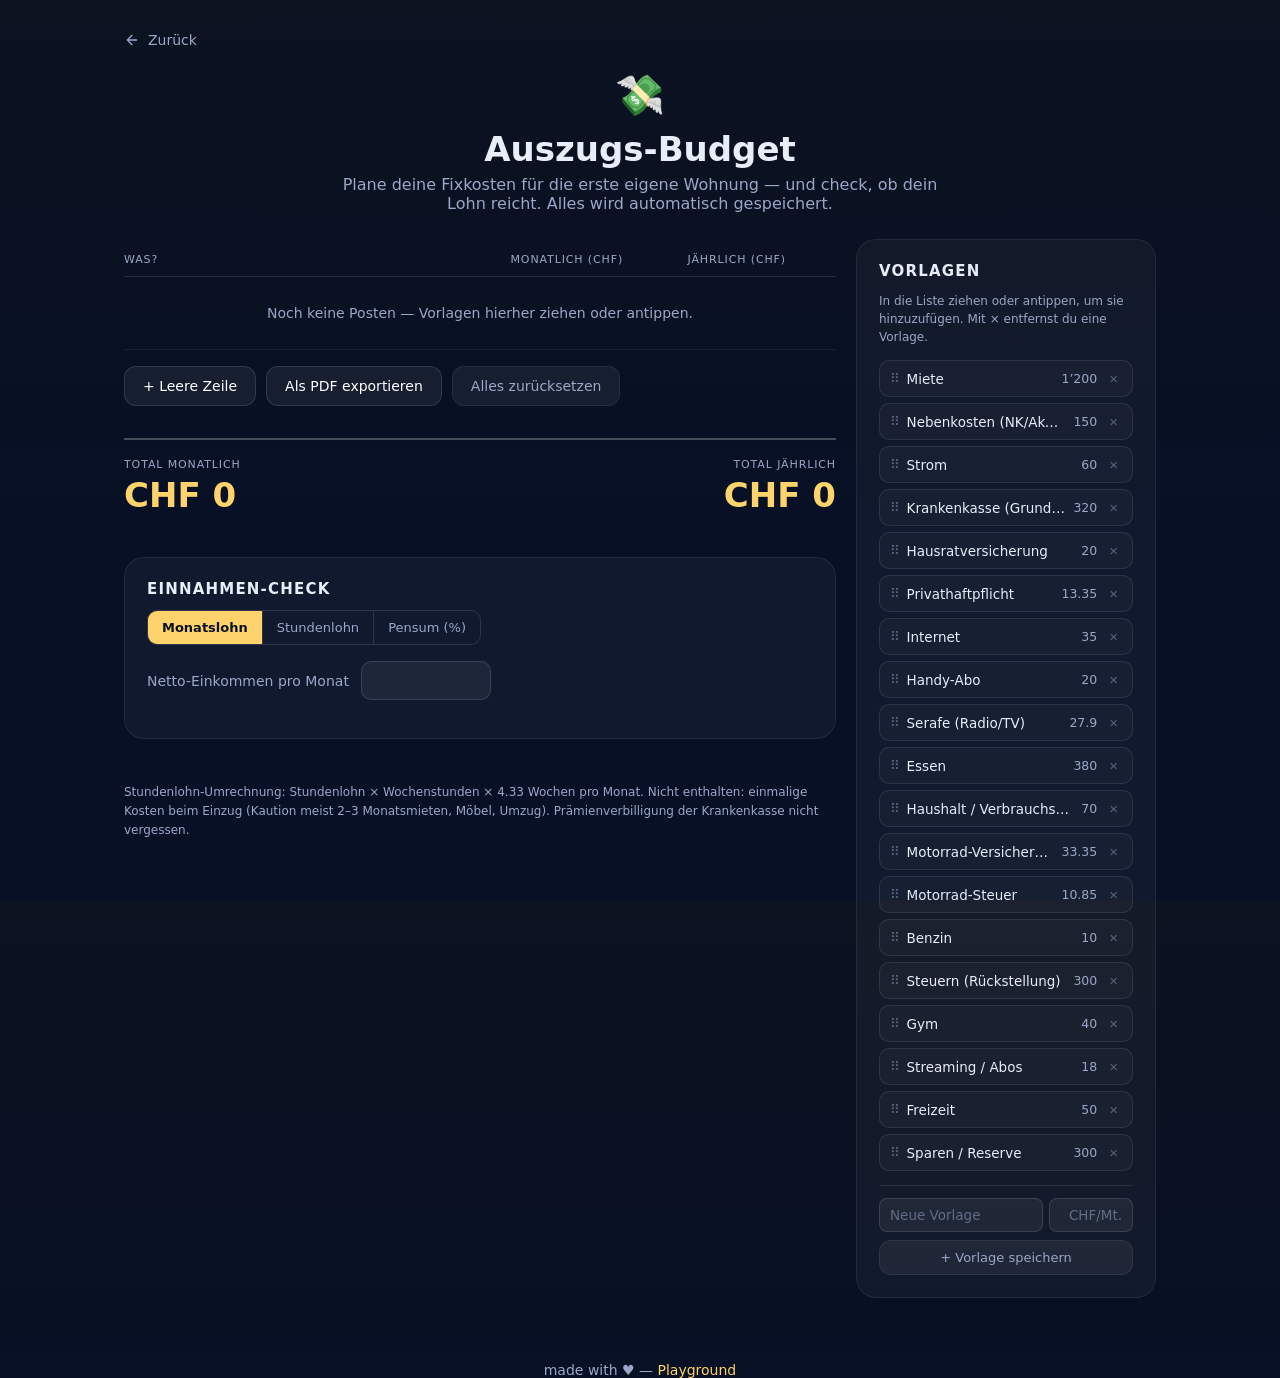
==== apps/auszugs-budget/index.html @ baf640bc "Add Auszugs-Budget: fixed-costs planner with income check, v1.3 Split into separate HTML/CSS/JS foll" ====
<!doctype html>
<html lang="de">
<head>
  <meta charset="utf-8">
  <meta name="viewport" content="width=device-width,initial-scale=1">
  <title>Auszugs-Budget — Playground</title>
  <link rel="icon" href="data:image/svg+xml,<svg xmlns='http://www.w3.org/2000/svg' viewBox='0 0 100 100'><text y='.9em' font-size='90'>💸</text></svg>">
  <link rel="stylesheet" href="../../css/style.css">
  <link rel="stylesheet" href="style.css?v=1">
</head>
<body>

  <div class="wrapper">
    <a class="back" href="../../">
      <svg viewBox="0 0 24 24" fill="none" stroke="currentColor" stroke-width="2" stroke-linecap="round" stroke-linejoin="round"><path d="M19 12H5M12 5l-7 7 7 7"/></svg>
      Zurück
    </a>

    <header class="page-header">
      <span class="page-icon">💸</span>
      <h1>Auszugs-Budget</h1>
      <p class="subtitle">Plane deine Fixkosten für die erste eigene Wohnung — und check, ob dein Lohn reicht. Alles wird automatisch gespeichert.</p>
    </header>

    <div class="cols">

      <div class="main">
        <div class="grid-head">
          <span>Was?</span><span>Monatlich (CHF)</span><span>Jährlich (CHF)</span><span></span>
        </div>
        <div id="rows"></div>

        <div class="toolbar">
          <button class="btn" id="addRow">+ Leere Zeile</button>
          <button class="btn" id="exportPdf">Als PDF exportieren</button>
          <button class="btn quiet" id="reset">Alles zurücksetzen</button>
        </div>

        <div class="totals">
          <div class="tot">
            <div class="label">Total monatlich</div>
            <div class="val" id="totM">–</div>
          </div>
          <div class="tot">
            <div class="label">Total jährlich</div>
            <div class="val" id="totJ">–</div>
          </div>
        </div>

        <div class="panel income">
          <h2>Einnahmen-Check</h2>

          <div class="seg" role="tablist" aria-label="Einkommens-Modus">
            <button type="button" data-mode="monat" role="tab">Monatslohn</button>
            <button type="button" data-mode="stunde" role="tab">Stundenlohn</button>
            <button type="button" data-mode="pensum" role="tab">Pensum (%)</button>
          </div>

          <div class="mode-panel" id="panel-monat">
            <div class="line">
              <label for="inc">Netto-Einkommen pro Monat</label>
              <input type="number" id="inc" step="10" min="0" inputmode="decimal">
            </div>
          </div>

          <div class="mode-panel" id="panel-stunde">
            <div class="line">
              <label for="hourly">Netto-Stundenlohn (CHF/h)</label>
              <input type="number" id="hourly" class="small" step="0.05" min="0" inputmode="decimal">
              <label for="hpw">Stunden pro Woche</label>
              <input type="number" id="hpw" class="small" step="0.5" min="0" inputmode="decimal">
            </div>
            <div class="derived" id="derivedStunde"></div>
          </div>

          <div class="mode-panel" id="panel-pensum">
            <div class="line">
              <label for="ref100">Netto-Lohn bei 100% (CHF/Monat)</label>
              <input type="number" id="ref100" step="10" min="0" inputmode="decimal">
            </div>
            <div class="line">
              <label>Pensum</label>
              <div class="pensum-seg" id="pensumSeg" role="group" aria-label="Pensum wählen">
                <button type="button" data-pct="20">20%</button>
                <button type="button" data-pct="40">40%</button>
                <button type="button" data-pct="50">50%</button>
                <button type="button" data-pct="60">60%</button>
                <button type="button" data-pct="80">80%</button>
                <button type="button" data-pct="100">100%</button>
              </div>
            </div>
            <div class="derived" id="derivedPensum"></div>
          </div>

          <div class="balance" id="bal"></div>
        </div>

        <div class="status" id="status"></div>

        <p class="note">
          Stundenlohn-Umrechnung: Stundenlohn × Wochenstunden × 4.33 Wochen pro Monat.
          Nicht enthalten: einmalige Kosten beim Einzug (Kaution meist 2–3 Monatsmieten, Möbel, Umzug).
          Prämienverbilligung der Krankenkasse nicht vergessen.
        </p>
      </div>

      <aside class="panel templates" id="tplPanel">
        <h2>Vorlagen</h2>
        <p class="hint">In die Liste ziehen oder antippen, um sie hinzuzufügen. Mit × entfernst du eine Vorlage.</p>
        <div class="tpl-list" id="tplList"></div>
        <div class="tpl-new">
          <div class="fields">
            <input type="text" class="tn-name" id="tplName" placeholder="Neue Vorlage">
            <input type="number" class="tn-amt" id="tplAmt" step="0.05" min="0" inputmode="decimal" placeholder="CHF/Mt.">
          </div>
          <button class="btn quiet" id="tplAdd">+ Vorlage speichern</button>
        </div>
      </aside>

    </div>
  </div>

  <footer>made with ♥ — <a href="../../">Playground</a></footer>

  <script src="script.js?v=1"></script>
</body>
</html>
---- css/style.css ----
:root{
  --bg:#0b1220;
  --card:#0f1724;
  --muted:#9aa7c7;
  --accent:#ffd36b;
  --glass: rgba(255,255,255,0.04);
  --radius:14px;
  --gap:18px;
}
*{box-sizing:border-box}
html,body{height:100%;margin:0;font-family:Inter,system-ui,Arial,sans-serif;background:linear-gradient(180deg,var(--bg) 0%, #071025 60%);color:#e6eef8}
.site{max-width:980px;margin:48px auto;padding:24px}
.hero{ text-align:center;padding:48px 12px 24px}
.brand{font-weight:700;color:var(--accent);letter-spacing:.14em;text-transform:uppercase}
.title{font-size:clamp(28px,7vw,42px);margin:12px 0 6px}
.subtitle{color:var(--muted);max-width:720px;margin:0 auto}
.grid{display:grid;grid-template-columns:repeat(auto-fit,minmax(220px,1fr));gap:var(--gap);margin-top:34px}
.card{background:linear-gradient(180deg, rgba(255,255,255,0.02), transparent);border-radius:var(--radius);padding:22px;display:block;text-decoration:none;color:inherit;border:1px solid var(--glass);backdrop-filter:blur(6px);transition:transform .14s ease,box-shadow .14s ease}
.card:hover{transform:translateY(-6px);box-shadow:0 10px 30px rgba(0,0,0,0.6)}
.emoji{font-size:34px}
.name{font-weight:700;margin-top:10px}
.desc{color:var(--muted);font-size:14px;margin-top:8px}
.foot{text-align:center;color:var(--muted);margin:44px 0 12px}

/* feedback widget */
.fb-fab{position:fixed;right:18px;bottom:18px;z-index:40;border:1px solid rgba(255,255,255,.15);background:#101a30;color:#e6eef8;border-radius:999px;padding:10px 16px;font-size:14px;font-family:inherit;cursor:pointer;box-shadow:0 8px 24px rgba(0,0,0,.45)}
.fb-fab:hover{border-color:rgba(255,211,107,.6)}
.fb-panel{position:fixed;right:18px;bottom:70px;z-index:41;width:min(320px,calc(100vw - 36px));background:#101a30;border:1px solid rgba(255,255,255,.14);border-radius:16px;padding:18px;box-shadow:0 16px 40px rgba(0,0,0,.55)}
.fb-panel.hidden{display:none}
.fb-panel h3{margin:0 0 6px;font-size:16px}
.fb-hint{color:var(--muted);font-size:12px;margin:0 0 10px}
.fb-panel textarea{width:100%;box-sizing:border-box;resize:vertical;padding:10px 12px;border-radius:10px;border:1px solid rgba(255,255,255,.12);background:rgba(255,255,255,.04);color:#fff;font-family:inherit;font-size:14px;outline:none}
.fb-panel textarea:focus{border-color:rgba(255,211,107,.7)}
.fb-actions{display:flex;justify-content:flex-end;gap:8px;margin-top:10px}
.fb-btn{border:1px solid rgba(255,255,255,.12);background:rgba(255,255,255,.06);color:#fff;border-radius:10px;padding:8px 14px;font-size:13px;font-family:inherit;cursor:pointer}
.fb-btn:hover{background:rgba(255,255,255,.12)}
.fb-send{border-color:rgba(255,211,107,.4);color:var(--accent)}
.fb-status{color:var(--muted);font-size:12px;margin:8px 0 0;min-height:14px}

/* responsive */
@media (max-width:640px){
  .site{margin:16px auto;padding:16px}
  .hero{padding:24px 4px 12px}
  .grid{grid-template-columns:repeat(auto-fit,minmax(160px,1fr));gap:14px;margin-top:24px}
  .card{padding:18px}
  .foot{margin:32px 0 12px}
}
@media (max-width:380px){
  .grid{grid-template-columns:1fr}
}
---- apps/auszugs-budget/style.css ----
.wrapper { max-width: 1080px; margin: 0 auto; padding: 24px; }

.back {
  display: inline-flex; align-items: center; gap: 8px;
  color: var(--muted); text-decoration: none; font-size: 14px;
  margin: 8px 0 24px;
}
.back:hover { color: #fff; }
.back svg { width: 16px; height: 16px; }

.page-header { text-align: center; margin-bottom: 26px; }
.page-icon { font-size: 40px; display: block; }
.page-header h1 { margin: 10px 0 6px; font-size: 34px; }
.page-header .subtitle { color: var(--muted); margin: 0 auto; max-width: 620px; }

.hidden { display: none !important; }

.cols { display: grid; grid-template-columns: minmax(0, 1fr) 300px; gap: 20px; align-items: start; }

/* ── Budget-Zeilen ─────────────────────────────────────────────── */
.grid-head, .row {
  display: grid;
  grid-template-columns: minmax(0, 2.2fr) minmax(0, 1fr) minmax(0, 1fr) 40px;
  gap: 10px;
  align-items: center;
}
.grid-head {
  padding: 14px 0 10px;
  font-size: 11px;
  text-transform: uppercase;
  letter-spacing: 0.08em;
  color: var(--muted);
  border-bottom: 1px solid rgba(255, 255, 255, 0.12);
}
.grid-head span:nth-child(2), .grid-head span:nth-child(3) { text-align: right; }

#rows.dragover { outline: 2px dashed var(--accent); outline-offset: 4px; border-radius: 8px; }
.empty-hint {
  padding: 28px 12px;
  text-align: center;
  color: var(--muted);
  font-size: 14px;
  border-bottom: 1px solid rgba(255, 255, 255, 0.07);
}

.row { padding: 6px 0; border-bottom: 1px solid rgba(255, 255, 255, 0.07); }
.row input[type="text"], .row input[type="number"] {
  width: 100%;
  border: 1px solid transparent;
  background: transparent;
  font: inherit;
  font-size: 15px;
  padding: 8px 10px;
  border-radius: 8px;
  color: #e6eef8;
}
.row input[type="number"] { text-align: right; font-variant-numeric: tabular-nums; }
.row input:hover { background: rgba(255, 255, 255, 0.05); }
.row input:focus { outline: none; background: rgba(255, 255, 255, 0.05); border-color: rgba(255, 211, 107, 0.7); }
.row input::placeholder, .tpl-new input::placeholder { color: rgba(154, 167, 199, 0.55); }
input[type="number"]::-webkit-outer-spin-button,
input[type="number"]::-webkit-inner-spin-button { -webkit-appearance: none; margin: 0; }
input[type="number"] { -moz-appearance: textfield; appearance: textfield; }

.del {
  border: none; background: transparent; cursor: pointer;
  color: rgba(154, 167, 199, 0.5); font-size: 18px; line-height: 1;
  height: 36px; width: 36px; border-radius: 8px;
  justify-self: center;
}
.del:hover { color: #ff6b6b; background: rgba(255, 255, 255, 0.05); }

/* ── Buttons ───────────────────────────────────────────────────── */
.toolbar { display: flex; gap: 10px; margin-top: 16px; flex-wrap: wrap; }
.btn {
  display: inline-flex; align-items: center; justify-content: center;
  padding: 11px 18px; border-radius: 12px;
  border: 1px solid rgba(255, 255, 255, 0.12);
  background: rgba(255, 255, 255, 0.06);
  color: #fff; font-size: 14px; cursor: pointer; font-family: inherit;
}
.btn:hover { background: rgba(255, 255, 255, 0.12); }
.btn.quiet { border-color: rgba(255, 255, 255, 0.07); color: var(--muted); }
.btn.quiet:hover { color: #fff; background: rgba(255, 255, 255, 0.08); }

/* ── Totale ────────────────────────────────────────────────────── */
.totals {
  margin-top: 32px;
  display: grid;
  grid-template-columns: 1fr 1fr;
  border-top: 2px solid rgba(255, 255, 255, 0.25);
}
.tot { padding: 18px 0 6px; }
.tot:last-child { text-align: right; }
.tot .label { font-size: 11px; text-transform: uppercase; letter-spacing: 0.08em; color: var(--muted); }
.tot .val { font-size: clamp(24px, 5vw, 34px); font-weight: 700; margin-top: 4px; font-variant-numeric: tabular-nums; color: var(--accent); }

/* ── Panels (Einnahmen + Vorlagen) ─────────────────────────────── */
.panel {
  background: rgba(255, 255, 255, 0.04);
  border: 1px solid rgba(255, 255, 255, 0.07);
  border-radius: 20px;
  padding: 22px;
}
.panel h2 { margin: 0 0 12px; font-size: 15px; text-transform: uppercase; letter-spacing: 0.08em; }

.income { margin-top: 36px; }

.seg, .pensum-seg {
  display: flex; flex-wrap: wrap; gap: 0;
  border: 1px solid rgba(255, 255, 255, 0.12);
  border-radius: 10px; overflow: hidden; width: fit-content;
}
.seg { margin-bottom: 16px; }
.seg button, .pensum-seg button {
  font: inherit; font-size: 13px; cursor: pointer;
  border: none; background: transparent; color: var(--muted);
  padding: 9px 14px; font-variant-numeric: tabular-nums;
}
.seg button + button, .pensum-seg button + button { border-left: 1px solid rgba(255, 255, 255, 0.12); }
.seg button:hover, .pensum-seg button:hover { background: rgba(255, 255, 255, 0.08); color: #fff; }
.seg button.active, .pensum-seg button.active { background: var(--accent); color: #0b1220; font-weight: 600; }
.seg button:focus-visible, .pensum-seg button:focus-visible { outline: 2px solid var(--accent); outline-offset: -2px; }

.mode-panel { display: none; }
.mode-panel.visible { display: block; }

.income .line { display: flex; align-items: center; gap: 12px; flex-wrap: wrap; }
.income .line + .line { margin-top: 10px; }
.income label { font-size: 14px; color: var(--muted); }
.income input {
  font: inherit; font-size: 16px; text-align: right;
  width: 130px; padding: 9px 12px;
  border: 1px solid rgba(255, 255, 255, 0.12); border-radius: 10px;
  background: rgba(255, 255, 255, 0.06); color: #fff;
  font-variant-numeric: tabular-nums;
}
.income input:focus { outline: none; border-color: rgba(255, 211, 107, 0.7); }
.income input.small { width: 90px; }

.derived { margin-top: 14px; font-size: 14px; color: var(--muted); }
.derived .num { font-weight: 700; color: #e6eef8; font-variant-numeric: tabular-nums; }

.balance { margin-top: 16px; font-size: 15px; }
.balance .num { font-weight: 700; font-variant-numeric: tabular-nums; }
.balance.pos .num { color: #3dffa0; }
.balance.neg .num { color: #ff6b6b; }

.status { margin-top: 20px; font-size: 12px; color: var(--muted); min-height: 16px; }
.note { margin-top: 8px; font-size: 12px; color: var(--muted); line-height: 1.6; }

/* ── Vorlagen ──────────────────────────────────────────────────── */
.templates { position: sticky; top: 20px; }
.templates .hint { font-size: 12px; color: var(--muted); margin: 0 0 14px; line-height: 1.5; }
.tpl-list { display: flex; flex-direction: column; gap: 6px; }
.tpl {
  display: flex; align-items: center; gap: 8px;
  border: 1px solid rgba(255, 255, 255, 0.09);
  border-radius: 10px;
  padding: 8px 10px;
  background: rgba(255, 255, 255, 0.03);
  cursor: grab;
  font-size: 13.5px;
  user-select: none;
}
.tpl:hover { background: rgba(255, 255, 255, 0.08); border-color: rgba(255, 211, 107, 0.5); }
.tpl:active { cursor: grabbing; }
.tpl.dragging { opacity: 0.4; }
.tpl:focus-visible { outline: 2px solid var(--accent); outline-offset: 2px; }
.tpl .grip { color: rgba(154, 167, 199, 0.5); font-size: 13px; letter-spacing: -1px; }
.tpl .tname { flex: 1; min-width: 0; overflow: hidden; text-overflow: ellipsis; white-space: nowrap; }
.tpl .tamt { color: var(--muted); font-variant-numeric: tabular-nums; font-size: 12.5px; white-space: nowrap; }
.tpl .tdel {
  border: none; background: transparent; cursor: pointer;
  color: rgba(154, 167, 199, 0.5); font-size: 15px; line-height: 1;
  padding: 2px 4px; border-radius: 4px;
}
.tpl .tdel:hover { color: #ff6b6b; }

.tpl-new { margin-top: 14px; border-top: 1px solid rgba(255, 255, 255, 0.09); padding-top: 12px; }
.tpl-new .fields { display: flex; gap: 6px; }
.tpl-new input {
  font: inherit; font-size: 13.5px;
  padding: 8px 10px;
  border: 1px solid rgba(255, 255, 255, 0.12); border-radius: 8px;
  background: rgba(255, 255, 255, 0.06); color: #fff;
}
.tpl-new input:focus { outline: none; border-color: rgba(255, 211, 107, 0.7); }
.tpl-new .tn-name { flex: 1; min-width: 0; }
.tpl-new .tn-amt { width: 84px; text-align: right; font-variant-numeric: tabular-nums; }
.tpl-new .btn { margin-top: 8px; width: 100%; font-size: 13px; padding: 9px 12px; }

footer { text-align: center; color: var(--muted); margin: 40px 0 16px; font-size: 14px; }
footer a { color: var(--accent); text-decoration: none; }

@media (max-width: 860px) {
  .wrapper { padding: 14px; }
  .page-header h1 { font-size: 28px; }
  .cols { grid-template-columns: 1fr; }
  .templates { position: static; }
}

/* ── Druck / PDF-Export ────────────────────────────────────────── */
@media print {
  body { background: #fff; color: #111; padding: 0; }
  .back, .page-icon, .templates, .toolbar, .status, .note, .seg, .del, .empty-hint, footer { display: none !important; }
  .wrapper { max-width: none; padding: 0; }
  .page-header { text-align: left; margin-bottom: 12px; }
  .page-header .subtitle { display: none; }
  .cols { display: block; }
  .row { break-inside: avoid; border-bottom-color: #ddd; }
  .grid-head { color: #666; border-bottom-color: #111; }
  .row input[type="text"], .row input[type="number"] { color: #111; background: transparent !important; border: none !important; }
  .totals { border-top-color: #111; }
  .tot .label { color: #666; }
  .tot .val { color: #111; }
  .panel { border: 1px solid #111; border-radius: 0; background: none; }
  .income { margin-top: 24px; }
  .income label, .derived { color: #444; }
  .derived .num { color: #111; }
  .income input { color: #111; background: transparent; border: none; }
  .mode-panel { display: none !important; }
  .mode-panel.visible { display: block !important; }
  .balance.pos .num { color: #1d7a4f; }
  .balance.neg .num { color: #d8232a; }
}
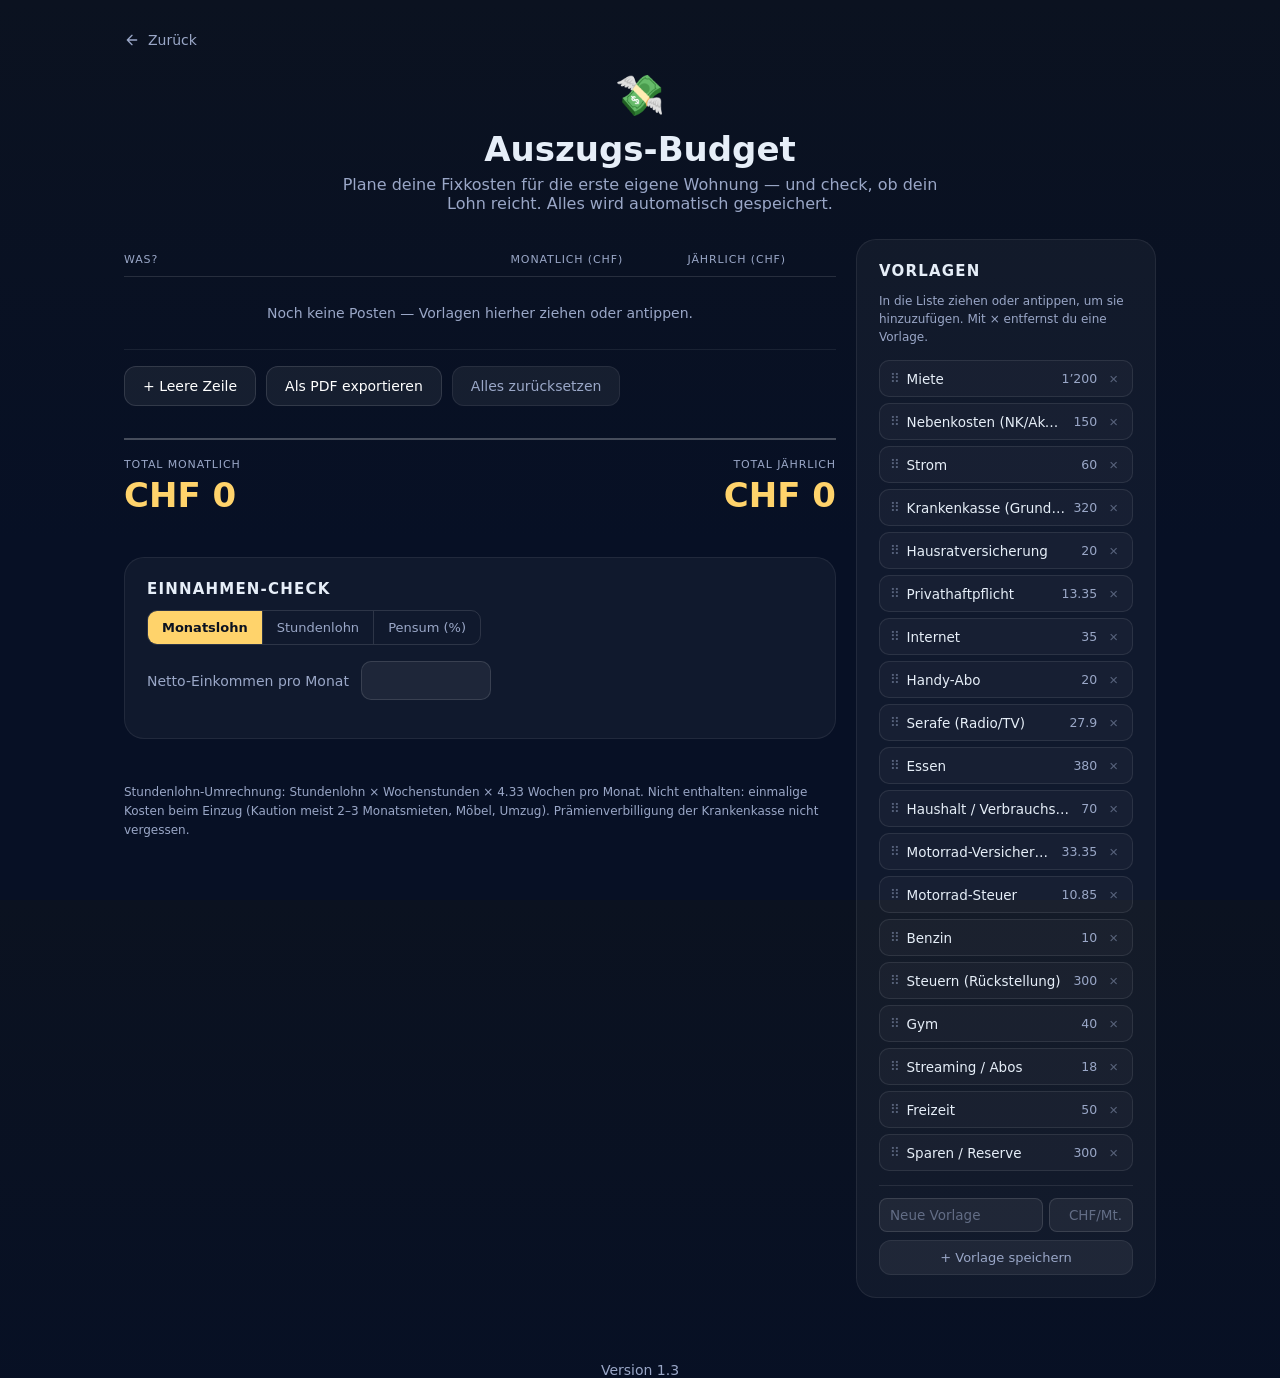
==== commit c1cf34b1: "Footers: version everywhere, maintained in one place Replace the 'made with ♥ — Playground' footers " ====
--- a/apps/auszugs-budget/index.html
+++ b/apps/auszugs-budget/index.html
@@ -120,7 +120,8 @@
     </div>
   </div>
 
-  <footer>made with ♥ — <a href="../../">Playground</a></footer>
+  <footer data-version></footer>
+  <script src="../../js/version.js?v=1"></script>
 
   <script src="script.js?v=1"></script>
 </body>
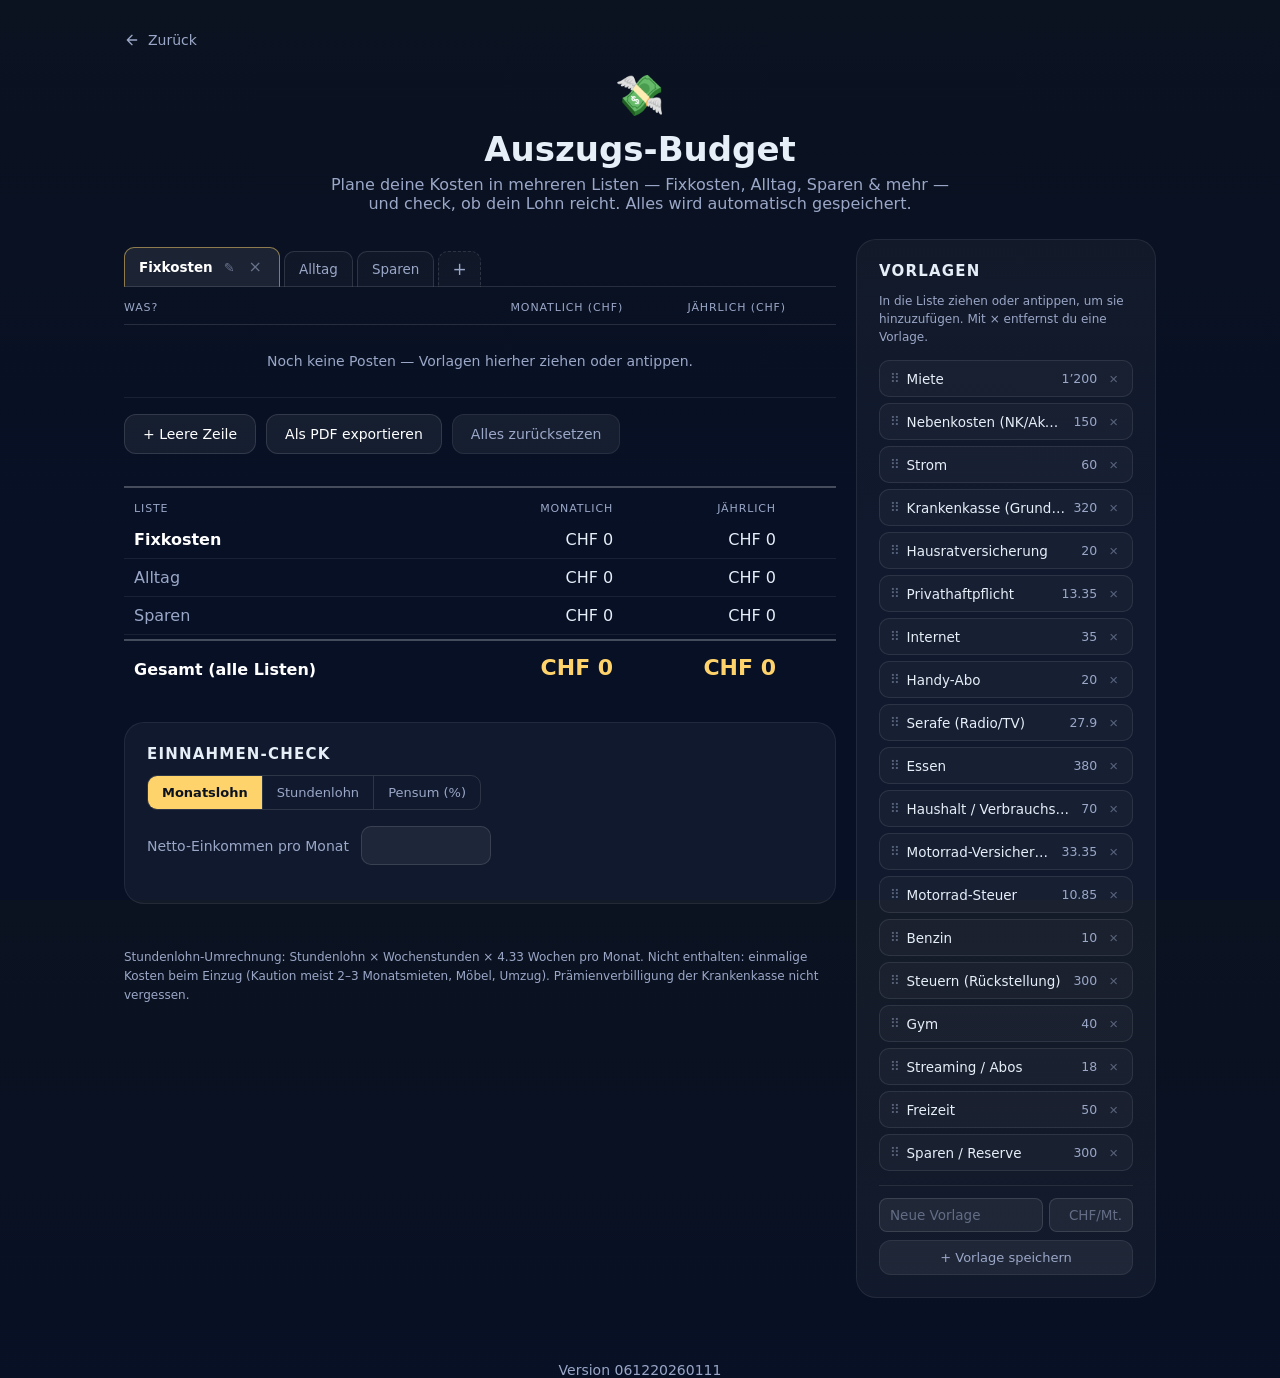
==== commit 68111086: "Budget: mehrere Listen als Tabs mit Einzel- und Gesamttotal Der Budget-Rechner unterstützt jetzt meh" ====
--- a/apps/auszugs-budget/index.html
+++ b/apps/auszugs-budget/index.html
@@ -6,7 +6,7 @@
   <title>Auszugs-Budget — Playground</title>
   <link rel="icon" href="data:image/svg+xml,<svg xmlns='http://www.w3.org/2000/svg' viewBox='0 0 100 100'><text y='.9em' font-size='90'>💸</text></svg>">
   <link rel="stylesheet" href="../../css/style.css">
-  <link rel="stylesheet" href="style.css?v=1">
+  <link rel="stylesheet" href="style.css?v=2">
 </head>
 <body>
 
@@ -19,12 +19,13 @@
     <header class="page-header">
       <span class="page-icon">💸</span>
       <h1>Auszugs-Budget</h1>
-      <p class="subtitle">Plane deine Fixkosten für die erste eigene Wohnung — und check, ob dein Lohn reicht. Alles wird automatisch gespeichert.</p>
+      <p class="subtitle">Plane deine Kosten in mehreren Listen — Fixkosten, Alltag, Sparen &amp; mehr — und check, ob dein Lohn reicht. Alles wird automatisch gespeichert.</p>
     </header>
 
     <div class="cols">
 
       <div class="main">
+        <div class="tabs" id="tabs" role="tablist" aria-label="Budget-Listen"></div>
         <div class="grid-head">
           <span>Was?</span><span>Monatlich (CHF)</span><span>Jährlich (CHF)</span><span></span>
         </div>
@@ -36,16 +37,7 @@
           <button class="btn quiet" id="reset">Alles zurücksetzen</button>
         </div>
 
-        <div class="totals">
-          <div class="tot">
-            <div class="label">Total monatlich</div>
-            <div class="val" id="totM">–</div>
-          </div>
-          <div class="tot">
-            <div class="label">Total jährlich</div>
-            <div class="val" id="totJ">–</div>
-          </div>
-        </div>
+        <div class="totals" id="totals"></div>
 
         <div class="panel income">
           <h2>Einnahmen-Check</h2>
@@ -123,6 +115,6 @@
   <footer data-version></footer>
   <script src="../../js/version.js?v=1"></script>
 
-  <script src="script.js?v=1"></script>
+  <script src="script.js?v=2"></script>
 </body>
 </html>
--- a/apps/auszugs-budget/style.css
+++ b/apps/auszugs-budget/style.css
@@ -16,6 +16,41 @@
 .hidden { display: none !important; }
 
 .cols { display: grid; grid-template-columns: minmax(0, 1fr) 300px; gap: 20px; align-items: start; }
+
+/* ── Listen-Tabs ───────────────────────────────────────────────── */
+.tabs {
+  display: flex; align-items: flex-end; gap: 4px; flex-wrap: wrap;
+  margin-top: 8px;
+  border-bottom: 1px solid rgba(255, 255, 255, 0.12);
+}
+.tab {
+  display: inline-flex; align-items: center; gap: 8px;
+  font: inherit; font-size: 13.5px; cursor: pointer;
+  padding: 9px 14px; margin-bottom: -1px;
+  border: 1px solid rgba(255, 255, 255, 0.12); border-bottom: 1px solid transparent;
+  border-radius: 10px 10px 0 0;
+  background: rgba(255, 255, 255, 0.03); color: var(--muted);
+  max-width: 200px;
+}
+.tab:hover { background: rgba(255, 255, 255, 0.08); color: #fff; }
+.tab.active {
+  background: rgba(255, 255, 255, 0.08); color: #fff; font-weight: 600;
+  border-color: rgba(255, 211, 107, 0.5); border-bottom-color: transparent;
+}
+.tab:focus-visible { outline: 2px solid var(--accent); outline-offset: -2px; }
+.tab .tlabel { min-width: 0; overflow: hidden; text-overflow: ellipsis; white-space: nowrap; }
+.tab .tact {
+  color: rgba(154, 167, 199, 0.6); font-size: 13px; line-height: 1;
+  padding: 2px 3px; border-radius: 4px; font-weight: 400;
+}
+.tab .tact:hover { color: #fff; background: rgba(255, 255, 255, 0.1); }
+.tab .tclose { font-size: 16px; }
+.tab .tclose:hover { color: #ff6b6b; }
+.tab-add {
+  font-size: 17px; padding: 7px 13px; line-height: 1.2;
+  border-style: dashed;
+}
+.tab-add:hover { color: var(--accent); border-color: rgba(255, 211, 107, 0.5); }
 
 /* ── Budget-Zeilen ─────────────────────────────────────────────── */
 .grid-head, .row {
@@ -86,14 +121,35 @@
 /* ── Totale ────────────────────────────────────────────────────── */
 .totals {
   margin-top: 32px;
+  border-top: 2px solid rgba(255, 255, 255, 0.25);
+}
+.trow {
   display: grid;
-  grid-template-columns: 1fr 1fr;
+  grid-template-columns: minmax(0, 2.2fr) minmax(0, 1fr) minmax(0, 1fr) 40px;
+  gap: 10px;
+  align-items: baseline;
+  padding: 9px 0;
+}
+.trow span:nth-child(1) { padding-left: 10px; }
+.trow span:nth-child(2), .trow span:nth-child(3) { text-align: right; padding-right: 10px; }
+.trow .num { font-variant-numeric: tabular-nums; }
+.trow.thead {
+  padding: 14px 0 6px;
+  font-size: 11px; text-transform: uppercase; letter-spacing: 0.08em;
+  color: var(--muted);
+}
+.trow:not(.thead):not(.grand) { border-bottom: 1px solid rgba(255, 255, 255, 0.07); cursor: pointer; }
+.trow:not(.thead):not(.grand):hover { background: rgba(255, 255, 255, 0.04); border-radius: 8px; }
+.trow .lname { color: var(--muted); }
+.trow.current .lname { color: #fff; font-weight: 600; }
+.trow.grand {
+  margin-top: 4px;
   border-top: 2px solid rgba(255, 255, 255, 0.25);
-}
-.tot { padding: 18px 0 6px; }
-.tot:last-child { text-align: right; }
-.tot .label { font-size: 11px; text-transform: uppercase; letter-spacing: 0.08em; color: var(--muted); }
-.tot .val { font-size: clamp(24px, 5vw, 34px); font-weight: 700; margin-top: 4px; font-variant-numeric: tabular-nums; color: var(--accent); }
+  padding: 14px 0 6px;
+  font-weight: 700;
+}
+.trow.grand .lname { color: #fff; }
+.trow.grand .num { color: var(--accent); font-size: clamp(16px, 3vw, 22px); white-space: nowrap; }
 
 /* ── Panels (Einnahmen + Vorlagen) ─────────────────────────────── */
 .panel {
@@ -211,9 +267,16 @@
   .row { break-inside: avoid; border-bottom-color: #ddd; }
   .grid-head { color: #666; border-bottom-color: #111; }
   .row input[type="text"], .row input[type="number"] { color: #111; background: transparent !important; border: none !important; }
+  .tabs { border-bottom-color: #111; }
+  .tab { background: none; border-color: #999; color: #444; }
+  .tab.active { color: #111; font-weight: 700; border-color: #111; }
+  .tab .tact, .tab-add { display: none !important; }
   .totals { border-top-color: #111; }
-  .tot .label { color: #666; }
-  .tot .val { color: #111; }
+  .trow.thead { color: #666; }
+  .trow:not(.thead):not(.grand) { border-bottom-color: #ddd; }
+  .trow .lname, .trow .num { color: #111 !important; }
+  .trow.thead span { color: #666 !important; }
+  .trow.grand { border-top-color: #111; }
   .panel { border: 1px solid #111; border-radius: 0; background: none; }
   .income { margin-top: 24px; }
   .income label, .derived { color: #444; }
